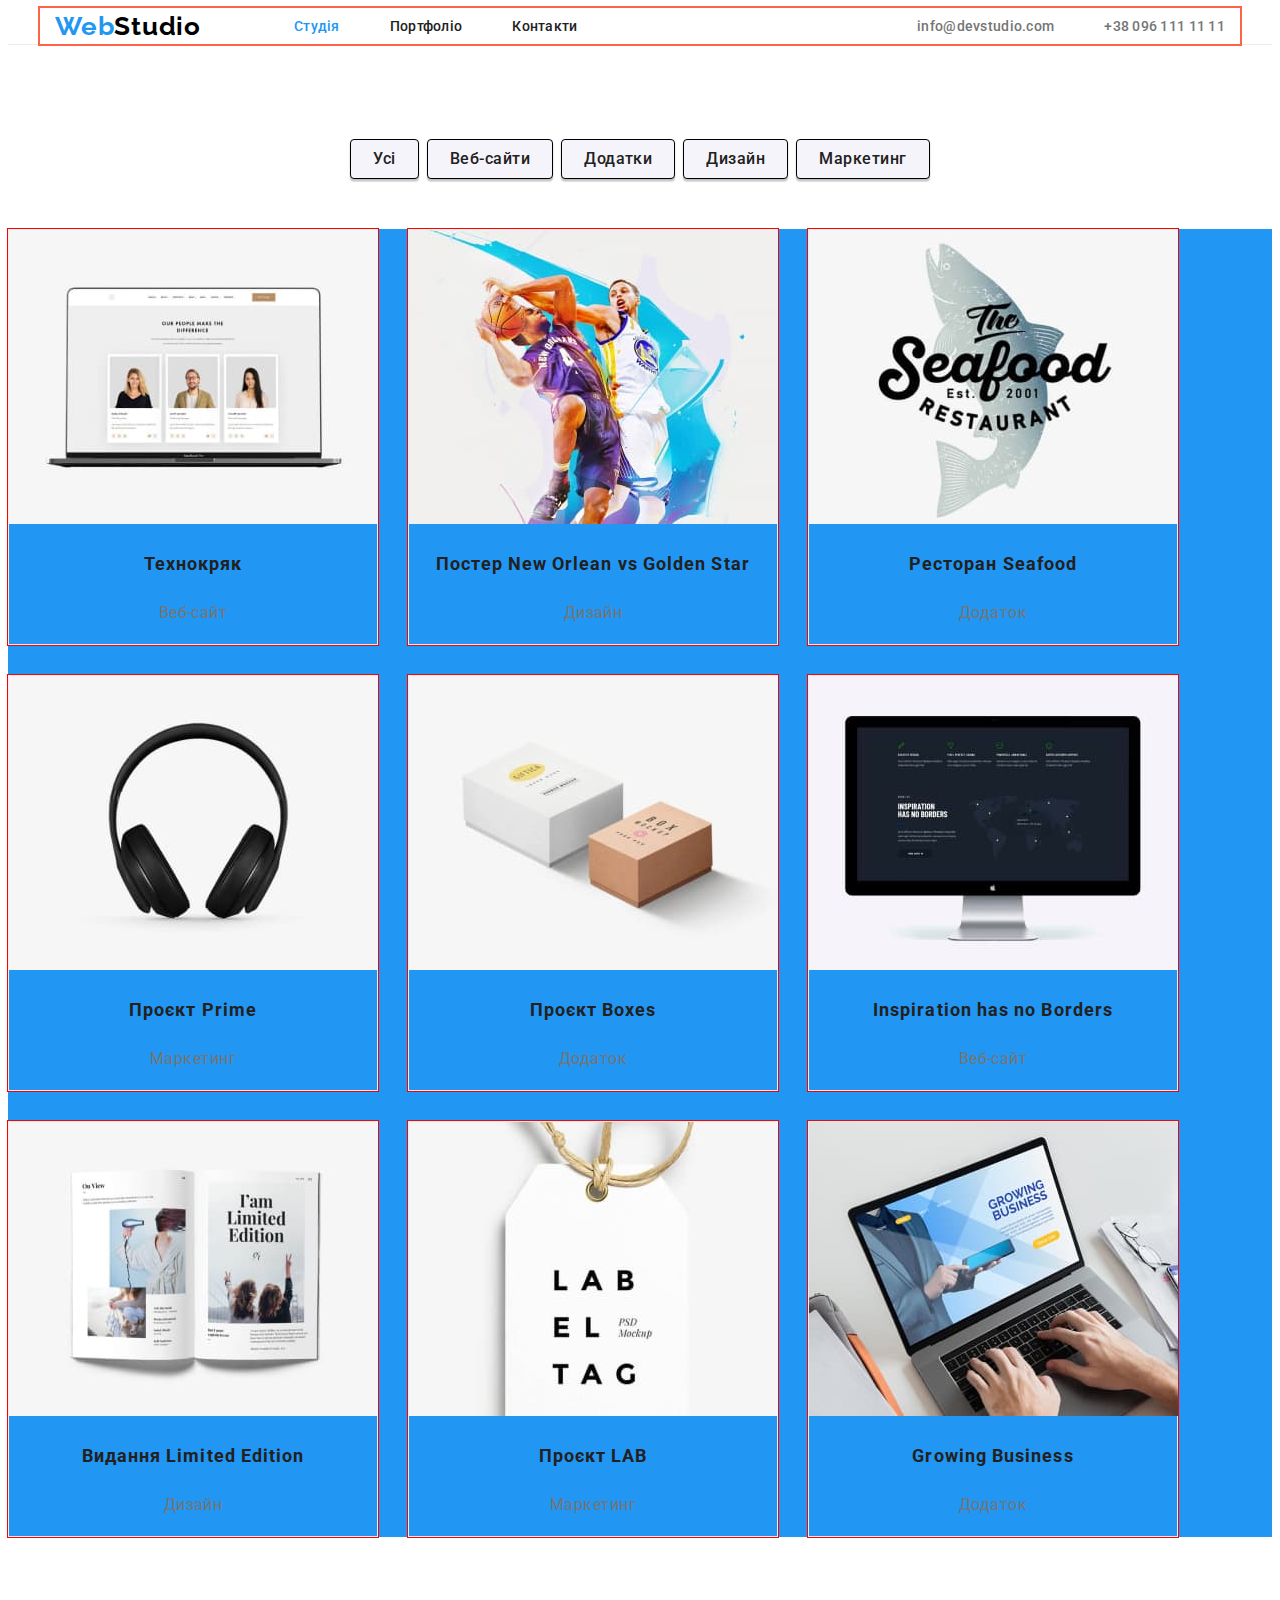
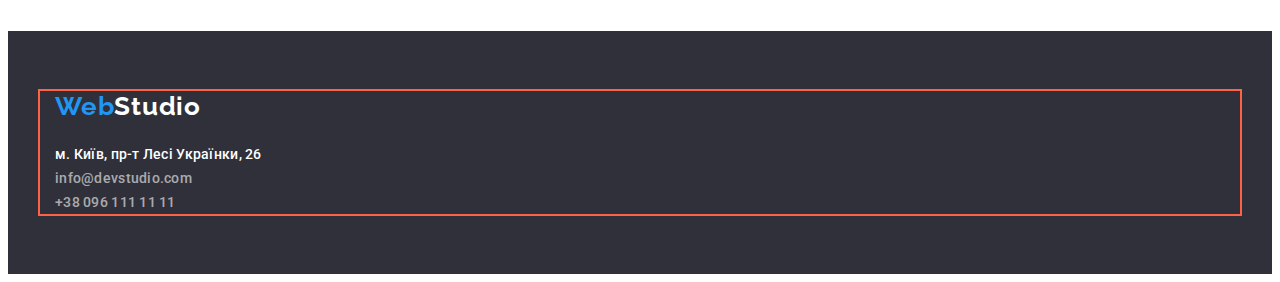
==== portfolio.html @ 5eb79c90 "Зробила позиціонування елементів" ====
<!DOCTYPE html>
<html lang="uk">
   <head>
      <meta charset="UTF-8" />
      <meta http-equiv="X-UA-Compatible" content="IE=edge" />
      <meta name="viewport" content="width=device-width, initial-scale=1.0" />
      <title>Document</title>
      <link rel="preconnect" href="https://fonts.googleapis.com" />
      <link rel="preconnect" href="https://fonts.gstatic.com" crossorigin />
      <link
         href="https://fonts.googleapis.com/css2?family=Raleway:wght@700&family=Roboto:wght@400;500;700;900&display=swap"
         rel="stylesheet"
      />
      <link
         rel="stylesheet"
         href="https://cdnjs.cloudflare.com/ajax/libs/modern-normalize/1.1.0/modern-normalize.min.css"
         integrity="sha512-wpPYUAdjBVSE4KJnH1VR1HeZfpl1ub8YT/NKx4PuQ5NmX2tKuGu6U/JRp5y+Y8XG2tV+wKQpNHVUX03MfMFn9Q=="
         crossorigin="anonymous"
         referrerpolicy="no-referrer"
      />
      <link rel="stylesheet" href="./css/styles.css" />
   </head>

   <body class="body-page">
      <header class="header-style">
         <!-- Основна навігація -->
         <div class="conteiner main-nav">
            <nav class="main-nav">
               <a href="/" class="logo link"
                  >Web<span class="logo-end-header">Studio</span></a
               >

               <ul class="site-nav list">
                  <li class="item">
                     <a href="./index.html" class="link current">Студія</a>
                  </li>
                  <li class="item">
                     <a href="./portfolio.html" class="link">Портфоліо</a>
                  </li>
                  <li class="item">
                     <a href="#" class="link">Контакти</a>
                  </li>
               </ul>
            </nav>

            <ul class="contact-nav list">
               <li class="item">
                  <a href="mailto:info@devstudio.com" class="link"
                     >info@devstudio.com</a
                  >
               </li>
               <li class="item">
                  <a href="tel:+380961111111" class="link">+38 096 111 11 11</a>
               </li>
            </ul>
         </div>
      </header>

      <main>
         <!-- Портфоліо -->
         <section class="portfolio">
            <h1 class="visualy-hidden">Портфоліо</h1>
            <!-- Фільтр -->
            <ul class="filter-nav list">
               <li class="item">
                  <button type="button" class="filter-button">Усі</button>
               </li>
               <li class="item">
                  <button type="button" class="filter-button">Веб-сайти</button>
               </li>
               <li class="item">
                  <button type="button" class="filter-button">Додатки</button>
               </li>
               <li class="item">
                  <button type="button" class="filter-button">Дизайн</button>
               </li>
               <li class="item">
                  <button type="button" class="filter-button">Маркетинг</button>
               </li>
            </ul>

            <ul class="portfolio-container list link">
               <li class="item">
                  <a href="#" class="link">
                     <img
                        src="./images/tehnokryak.jpg"
                        alt="Співробітники компанії"
                        width="370"
                     />
                     <h2 class="portfolio-title">Технокряк</h2>
                     <p class="portfolio-text">Веб-сайт</p>
                  </a>
               </li>
               <li class="item">
                  <a href="#" class="link">
                     <img
                        src="./images/poster.jpg"
                        alt="Два баскетболисти"
                        width="370"
                     />
                     <h2 class="portfolio-title">
                        Постер New Orlean vs Golden Star
                     </h2>
                     <p class="portfolio-text">Дизайн</p>
                  </a>
               </li>
               <li class="item">
                  <a href="#" class="link">
                     <img
                        src="./images/restoran.jpg"
                        alt="Логотип ресторану"
                        width="370"
                     />
                     <h2 class="portfolio-title">Ресторан Seafood</h2>
                     <p class="portfolio-text">Додаток</p>
                  </a>
               </li>
               <li class="item">
                  <a href="#" class="link">
                     <img
                        src="./images/project1.jpg"
                        alt="Навушники"
                        width="370"
                     />
                     <h2 class="portfolio-title">Проєкт Prime</h2>
                     <p class="portfolio-text">Маркетинг</p>
                  </a>
               </li>
               <li class="item">
                  <a href="#" class="link">
                     <img
                        src="./images/project2.jpg"
                        alt="Дві коробки"
                        width="370"
                     />
                     <h2 class="portfolio-title">Проєкт Boxes</h2>
                     <p class="portfolio-text">Додаток</p>
                  </a>
               </li>
               <li class="item">
                  <a href="#" class="link">
                     <img
                        src="./images/inspiration.jpg"
                        alt="Монітор компьютера"
                        width="370"
                     />
                     <h2 class="portfolio-title">Inspiration has no Borders</h2>
                     <p class="portfolio-text">Веб-сайт</p>
                  </a>
               </li>
               <li class="item">
                  <a href="#" class="link">
                     <img
                        src="./images/edition.jpg"
                        alt="Розворот журналу"
                        width="370"
                     />
                     <h2 class="portfolio-title">Видання Limited Edition</h2>
                     <p class="portfolio-text">Дизайн</p>
                  </a>
               </li>
               <li class="item">
                  <a href="#" class="link">
                     <img
                        src="./images/project3.jpg"
                        alt="Бірка від одягу"
                        width="370"
                     />
                     <h2 class="portfolio-title">Проєкт LAB</h2>
                     <p class="portfolio-text">Маркетинг</p>
                  </a>
               </li>
               <li class="item">
                  <a href="#" class="link">
                     <img
                        src="./images/bussiness.jpg"
                        alt="Людина друкує на клавіатурі ноутбука"
                     />
                     <h2 class="portfolio-title">Growing Business</h2>
                     <p class="portfolio-text">Додаток</p>
                  </a>
               </li>
            </ul>
         </section>
      </main>

      <footer class="footer">
         <div class="conteiner">
            <div class="logo-position">
               <a href="/" class="logo link"
                  >Web<span class="logo-end-footer">Studio</span></a
               >
            </div>
            <address class="contact-nav">
               <ul class="list">
                  <li>
                     <a
                        href="https://goo.gl/maps/HGfggYdq6uxmMYeL7"
                        target="_blank"
                        rel="noreferrer noopener nofollow"
                        class="address link"
                        >м. Київ, пр-т Лесі Українки, 26</a
                     >
                  </li>
                  <li>
                     <a href="mailto:info@devstudio.com" class="mail link"
                        >info@devstudio.com</a
                     >
                  </li>
                  <li>
                     <a href="tel:+380961111111" class="tel link"
                        >+38 096 111 11 11</a
                     >
                  </li>
               </ul>
            </address>
         </div>
      </footer>
   </body>
</html>
---- css/styles.css ----
html {
   box-sizing: border-box;
}
*,
*::before,
*::after {
   box-sizing: inherit;
}

/* Змінні */
:root {
   --primary-white-color: #ffffff;
   --primary-text-color: #757575;
   --title-text-color: #212121;
   --accent-color: #2196f3;
}
/* Body стилі */
.body-page {
   background-color: var(--primary-white-color);
   color: var(--primary-text-color);
   font-family: "Roboto", sans-serif;
   font-style: normal;
   font-weight: 400;
   font-size: 14px;
   line-height: calc(24 / 14);
   letter-spacing: 0.03em;
}

/* загальні стилі */
.link {
   text-decoration: none;
}
.list {
   list-style: none;
   padding: 0;
   margin: 0;
}
.visualy-hidden {
   visibility: hidden;
   margin: 0;
   font-size: 0;
}

/* Основна навігація */
.header-style {
   border-bottom: 1px solid #ececec;
}
.site-nav {
   display: flex;
   margin-left: 93px;
}
.site-nav .item {
   margin-right: 50px;
}
.site-nav .item:last-child {
   margin-right: 0;
}
.site-nav .link {
   display: block;
   padding-top: 10px;
   padding-bottom: 10px;
   color: var(--title-text-color);
   font-family: "Roboto", sans-serif;
   font-style: normal;
   font-weight: 500;
   font-size: 14px;
   line-height: calc(16 / 14);
   letter-spacing: 0.02em;
}
.site-nav .link:hover,
.site-nav .link:focus {
   color: var(--accent-color);
}
.site-nav .link.current {
   color: var(--accent-color);
}
.contact-nav {
   display: flex;
   margin-left: auto;
}
.contact-nav .item + .item {
   margin-left: 50px;
}
.main-nav {
   display: flex;
   align-items: center;
}
.logo {
   color: var(--accent-color);
   font-family: "Raleway", sans-serif;
   font-style: normal;
   font-weight: 700;
   font-size: 26px;
   line-height: calc(31 / 26);
   letter-spacing: 0.03em;
}
.logo-end-header {
   color: #000000;
}

.contact-nav .link {
   color: var(--primary-text-color);
   font-family: "Roboto", sans-serif;
   font-style: normal;
   font-weight: 500;
   font-size: 14px;
   line-height: calc(16 / 14);
   letter-spacing: 0.02em;
}
.contact-nav .link:hover,
.contact-nav .link:focus {
   color: var(--accent-color);
}

/* conteiner */
.conteiner {
   width: 1200px;
   padding-left: 15px;
   padding-right: 15px;
   margin-left: auto;
   margin-right: auto;
   outline: 2px solid tomato;
}

/* hero */
.hero {
   background-color: #2f303a;
   text-align: center;
}
.hero-title {
   margin-top: 0;
   margin-bottom: 30px;
   padding-top: 200px;
   color: var(--primary-white-color);
   font-family: "Roboto", sans-serif;
   font-style: normal;
   font-weight: 900;
   font-size: 44px;
   line-height: calc(60 / 44);
   letter-spacing: 0.06em;
   text-transform: uppercase;
}
.hero-button {
   background-color: var(--accent-color);
   color: var(--primary-white-color);
   min-width: 216px;
   border-radius: 4px;
   padding: 10px 32px;
   border: 1px solid #000000;
   box-shadow: 0px 4px 4px rgba(0, 0, 0, 0.15);
   cursor: pointer;
   font-family: "Roboto", sans-serif;
   font-style: normal;
   font-weight: 700;
   font-size: 16px;
   line-height: calc(30 / 16);
   display: inline-block;
   align-items: center;
   text-align: center;
   letter-spacing: 0.06em;
}
.button-position {
   padding-bottom: 200px;
}

/* section index*/
.feature-list {
   display: flex;
}
.feature-list .item {
   width: 370px;
   margin-right: 30px;
   margin-bottom: 0;
   outline: 1px solid red;
}
.feature-list .item:nth-child(4n) {
   margin-right: 0;
}
.feature {
   padding-top: 94px;
}
.cases,
.team {
   padding-top: 94px;
   padding-bottom: 94px;
}
.feature-title {
   margin-top: 0;
   margin-bottom: 10px;
   color: var(--title-text-color);
   font-family: "Roboto", sans-serif;
   font-style: normal;
   font-weight: 700;
   font-size: 14px;
   line-height: calc(16 / 14);
   letter-spacing: 0.03em;
   text-transform: uppercase;
}
.feature-text {
   margin-top: 0;
   margin-bottom: 0;
   color: var(--primary-text-color);
   font-family: "Roboto", sans-serif;
   font-style: normal;
   font-weight: 400;
   font-size: 14px;
   line-height: calc(24 / 14);
   letter-spacing: 0.03em;
}
/* our cases */
.our-cases {
   display: flex;
}
.our-cases .item {
   display: block;
   width: 370px;
   margin-right: 30px;
   margin-bottom: 0;
   outline: 1px solid red;
}
.feature-list .item:nth-child(3n) {
   margin-right: 0;
}
.cases-title,
.team-title {
   margin-top: 0;
   margin-bottom: 50px;
   color: var(--title-text-color);
   font-family: "Roboto", sans-serif;
   font-style: normal;
   font-weight: 700;
   font-size: 36px;
   line-height: calc(42 / 36);
   text-align: center;
   letter-spacing: 0.03em;
}
/* our team */
.our-team {
   display: flex;
}
.our-team .item {
   width: 370px;
   margin-right: 30px;
   margin-bottom: 0;
   outline: 1px solid red;
}
.feature-list .item:nth-child(4n) {
   margin-right: 0;
}
.worker-name {
   margin-top: 0;
   margin-bottom: 10px;
   color: var(--title-text-color);
   font-family: "Roboto", sans-serif;
   font-style: normal;
   font-weight: 500;
   font-size: 16px;
   line-height: calc(19 / 16);
   letter-spacing: 0.03em;
   text-align: center;
}
.worker-profession {
   margin-top: 0;
   margin-bottom: 0;
   color: var(--primary-text-color);
   font-family: "Roboto", sans-serif;
   font-style: normal;
   font-weight: 400;
   font-size: 16px;
   line-height: calc(19 / 16);
   letter-spacing: 0.03em;
   text-align: center;
}

/* footer */
.footer {
   background-color: #2f303a;
   padding-top: 60px;
   padding-bottom: 60px;
}
.logo-position {
   margin-bottom: 20px;
}
.logo-end-footer {
   color: var(--primary-white-color);
}
.contact-nav {
   text-decoration: none;
   font-style: normal;
}
.contact-nav .address.link {
   color: var(--primary-white-color);
}
.address.link,
.mail.link {
   margin-bottom: 9px;
}
.contact-nav .tel.link,
.contact-nav .mail.link {
   color: rgba(255, 255, 255, 0.6);
}
.contact-nav .link:hover,
.contact-nav .link:focus {
   color: var(--accent-color);
}

/* portfolio */
/* filter */
.filter-nav {
   display: flex;
   justify-content: center;
   margin-bottom: 50px;
}
.filter-button {
   display: inline-block;
   background-color: #f5f4fa;
   color: var(--title-text-color);
   border-radius: 4px;
   padding: 6px 22px;

   border: 1px solid #000000;
   box-shadow: 0px 3px 1px rgba(0, 0, 0, 0.1), 0px 1px 2px rgba(0, 0, 0, 0.08),
      0px 2px 2px rgba(0, 0, 0, 0.12);
   cursor: pointer;
   font-family: "Roboto", sans-serif;
   font-style: normal;
   font-weight: 500;
   font-size: 16px;
   line-height: calc(26 / 16);
   text-align: center;
   letter-spacing: 0.03em;
}
.filter-nav .item {
   margin-right: 8px;
}
.filter-nav .item:last-child {
   margin-right: 0;
}

.filter-button:hover,
.filter-button:focus {
   background-color: var(--accent-color);
   color: var(--primary-white-color);
}

/* section portfolio*/
.portfolio {
   padding-top: 94px;
   padding-bottom: 94px;
}
.portfolio-container {
   display: flex;
   flex-wrap: wrap;
   background-color: #2196f3;
}
.portfolio-container .item {
   width: 370px;
   margin-right: 30px;
   margin-bottom: 30px;
   outline: 1px solid red;
   border: 1px solid rgba(238, 238, 238, 1);
}
.portfolio-container .item:nth-child(3n) {
   margin-right: 0;
}
.portfolio-container .item:nth-last-child(-n + 3) {
   margin-bottom: 0;
}
.portfolio-title {
   color: var(--title-text-color);
   font-family: "Roboto", sans-serif;
   font-style: normal;
   font-weight: 700;
   font-size: 18px;
   line-height: calc(36 / 18);
   letter-spacing: 0.06em;
   text-align: center;
}
.portfolio-text {
   color: var(--primary-text-color);
   font-family: "Roboto", sans-serif;
   font-style: normal;
   font-weight: 400;
   font-size: 16px;
   line-height: calc(30 / 16);
   letter-spacing: 0.03em;
   text-align: center;
}
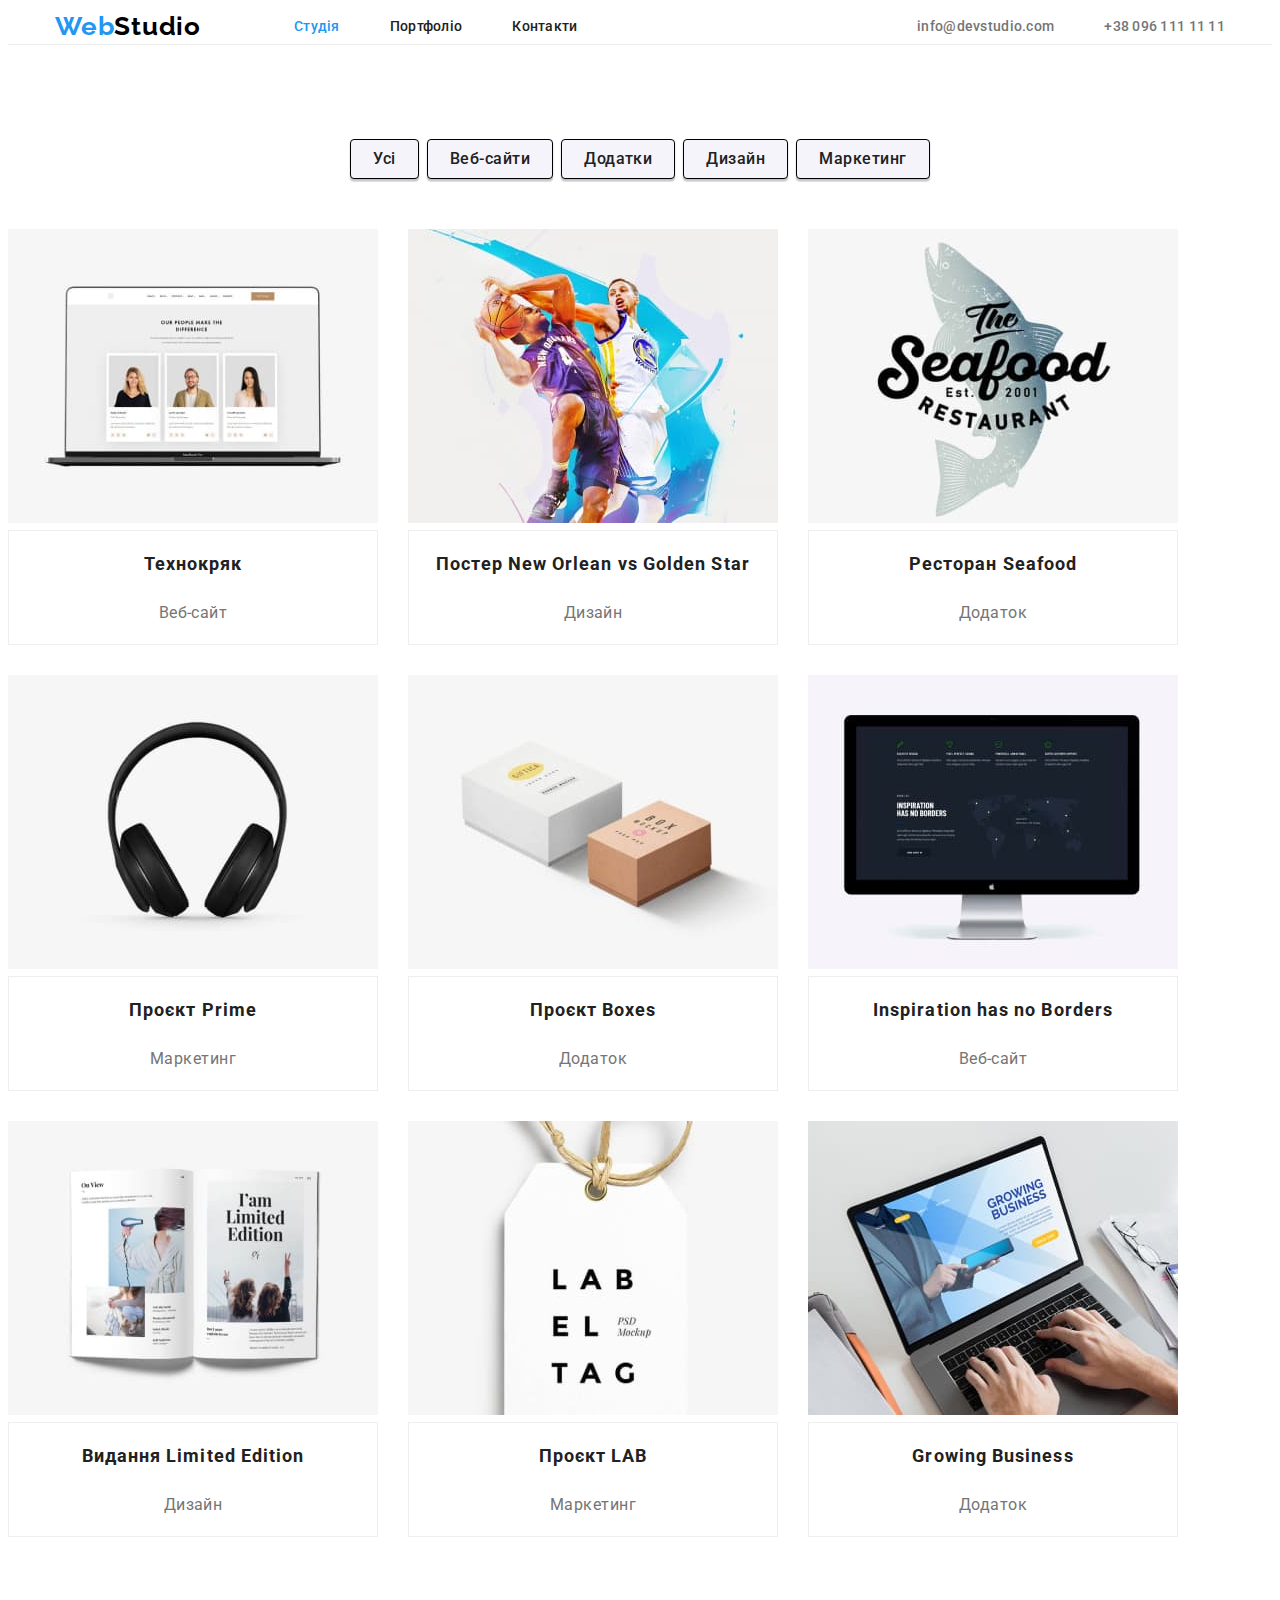
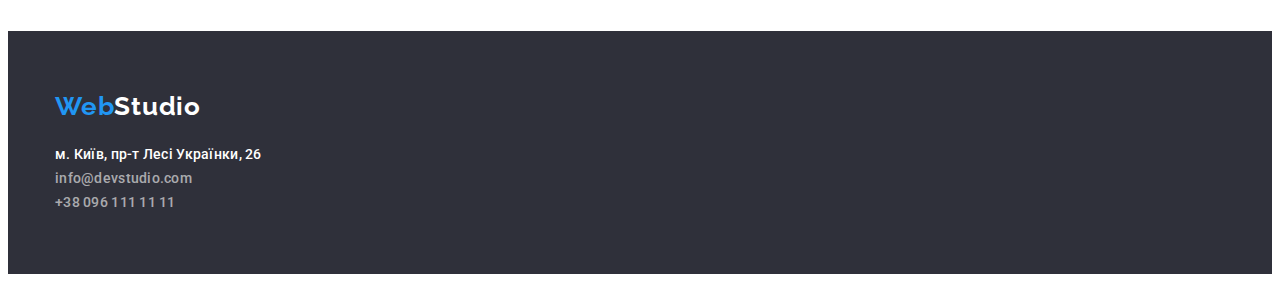
==== commit 702aeb42: "Змінила позиціонування елементів" ====
--- a/portfolio.html
+++ b/portfolio.html
@@ -87,8 +87,10 @@
                         alt="Співробітники компанії"
                         width="370"
                      />
-                     <h2 class="portfolio-title">Технокряк</h2>
-                     <p class="portfolio-text">Веб-сайт</p>
+                     <div class="item-content">
+                        <h2 class="portfolio-title">Технокряк</h2>
+                        <p class="portfolio-text">Веб-сайт</p>
+                     </div>
                   </a>
                </li>
                <li class="item">
@@ -98,10 +100,12 @@
                         alt="Два баскетболисти"
                         width="370"
                      />
-                     <h2 class="portfolio-title">
-                        Постер New Orlean vs Golden Star
-                     </h2>
-                     <p class="portfolio-text">Дизайн</p>
+                     <div class="item-content">
+                        <h2 class="portfolio-title">
+                           Постер New Orlean vs Golden Star
+                        </h2>
+                        <p class="portfolio-text">Дизайн</p>
+                     </div>
                   </a>
                </li>
                <li class="item">
@@ -111,8 +115,10 @@
                         alt="Логотип ресторану"
                         width="370"
                      />
-                     <h2 class="portfolio-title">Ресторан Seafood</h2>
-                     <p class="portfolio-text">Додаток</p>
+                     <div class="item-content">
+                        <h2 class="portfolio-title">Ресторан Seafood</h2>
+                        <p class="portfolio-text">Додаток</p>
+                     </div>
                   </a>
                </li>
                <li class="item">
@@ -122,8 +128,10 @@
                         alt="Навушники"
                         width="370"
                      />
-                     <h2 class="portfolio-title">Проєкт Prime</h2>
-                     <p class="portfolio-text">Маркетинг</p>
+                     <div class="item-content">
+                        <h2 class="portfolio-title">Проєкт Prime</h2>
+                        <p class="portfolio-text">Маркетинг</p>
+                     </div>
                   </a>
                </li>
                <li class="item">
@@ -133,8 +141,10 @@
                         alt="Дві коробки"
                         width="370"
                      />
-                     <h2 class="portfolio-title">Проєкт Boxes</h2>
-                     <p class="portfolio-text">Додаток</p>
+                     <div class="item-content">
+                        <h2 class="portfolio-title">Проєкт Boxes</h2>
+                        <p class="portfolio-text">Додаток</p>
+                     </div>
                   </a>
                </li>
                <li class="item">
@@ -144,8 +154,12 @@
                         alt="Монітор компьютера"
                         width="370"
                      />
-                     <h2 class="portfolio-title">Inspiration has no Borders</h2>
-                     <p class="portfolio-text">Веб-сайт</p>
+                     <div class="item-content">
+                        <h2 class="portfolio-title">
+                           Inspiration has no Borders
+                        </h2>
+                        <p class="portfolio-text">Веб-сайт</p>
+                     </div>
                   </a>
                </li>
                <li class="item">
@@ -155,8 +169,10 @@
                         alt="Розворот журналу"
                         width="370"
                      />
-                     <h2 class="portfolio-title">Видання Limited Edition</h2>
-                     <p class="portfolio-text">Дизайн</p>
+                     <div class="item-content">
+                        <h2 class="portfolio-title">Видання Limited Edition</h2>
+                        <p class="portfolio-text">Дизайн</p>
+                     </div>
                   </a>
                </li>
                <li class="item">
@@ -166,8 +182,10 @@
                         alt="Бірка від одягу"
                         width="370"
                      />
-                     <h2 class="portfolio-title">Проєкт LAB</h2>
-                     <p class="portfolio-text">Маркетинг</p>
+                     <div class="item-content">
+                        <h2 class="portfolio-title">Проєкт LAB</h2>
+                        <p class="portfolio-text">Маркетинг</p>
+                     </div>
                   </a>
                </li>
                <li class="item">
@@ -176,8 +194,10 @@
                         src="./images/bussiness.jpg"
                         alt="Людина друкує на клавіатурі ноутбука"
                      />
-                     <h2 class="portfolio-title">Growing Business</h2>
-                     <p class="portfolio-text">Додаток</p>
+                     <div class="item-content">
+                        <h2 class="portfolio-title">Growing Business</h2>
+                        <p class="portfolio-text">Додаток</p>
+                     </div>
                   </a>
                </li>
             </ul>
--- a/css/styles.css
+++ b/css/styles.css
@@ -119,7 +119,6 @@
    padding-right: 15px;
    margin-left: auto;
    margin-right: auto;
-   outline: 2px solid tomato;
 }
 
 /* hero */
@@ -171,7 +170,6 @@
    width: 370px;
    margin-right: 30px;
    margin-bottom: 0;
-   outline: 1px solid red;
 }
 .feature-list .item:nth-child(4n) {
    margin-right: 0;
@@ -216,7 +214,6 @@
    width: 370px;
    margin-right: 30px;
    margin-bottom: 0;
-   outline: 1px solid red;
 }
 .feature-list .item:nth-child(3n) {
    margin-right: 0;
@@ -242,7 +239,6 @@
    width: 370px;
    margin-right: 30px;
    margin-bottom: 0;
-   outline: 1px solid red;
 }
 .feature-list .item:nth-child(4n) {
    margin-right: 0;
@@ -351,20 +347,20 @@
 .portfolio-container {
    display: flex;
    flex-wrap: wrap;
-   background-color: #2196f3;
 }
 .portfolio-container .item {
    width: 370px;
    margin-right: 30px;
    margin-bottom: 30px;
-   outline: 1px solid red;
+}
+.portfolio-container .item:nth-child(3n) {
+   margin-right: 0;
+}
+.portfolio-container .item:nth-last-child(-n + 3) {
+   margin-bottom: 0;
+}
+.item-content {
    border: 1px solid rgba(238, 238, 238, 1);
-}
-.portfolio-container .item:nth-child(3n) {
-   margin-right: 0;
-}
-.portfolio-container .item:nth-last-child(-n + 3) {
-   margin-bottom: 0;
 }
 .portfolio-title {
    color: var(--title-text-color);
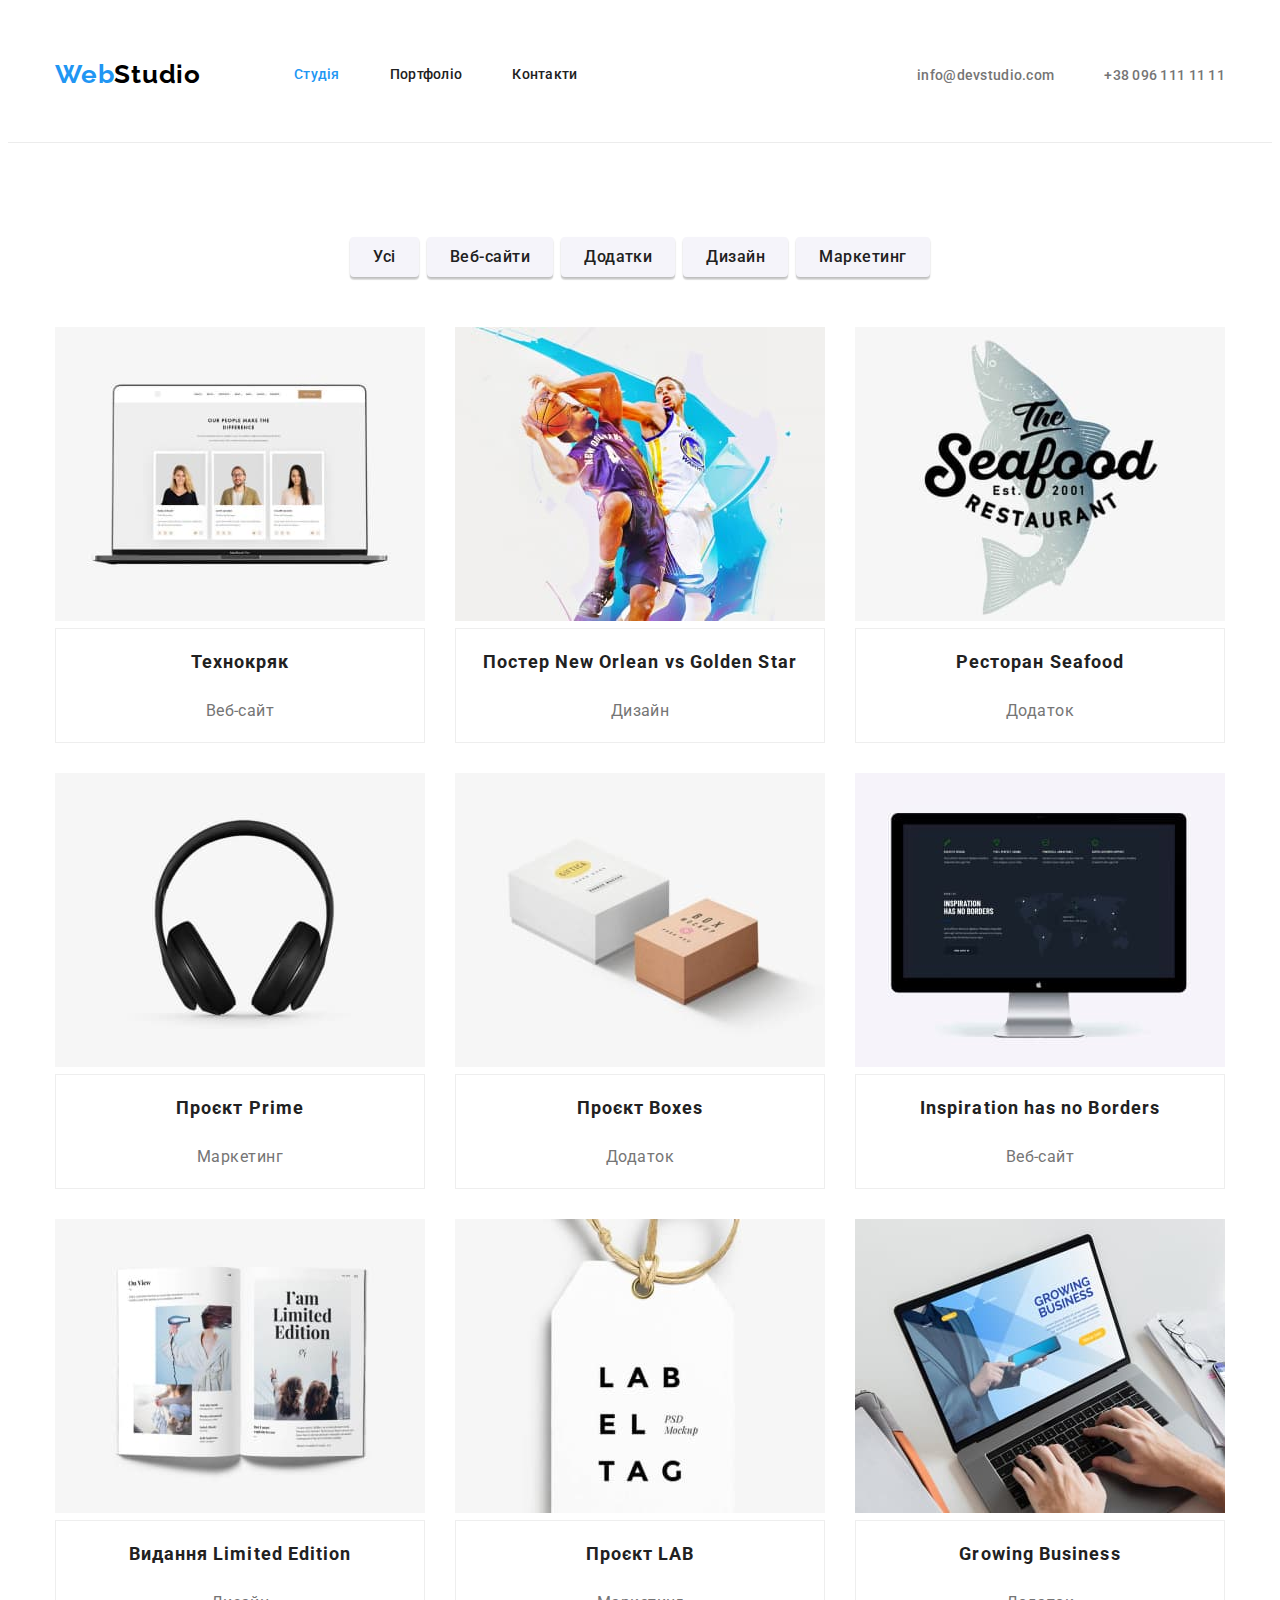
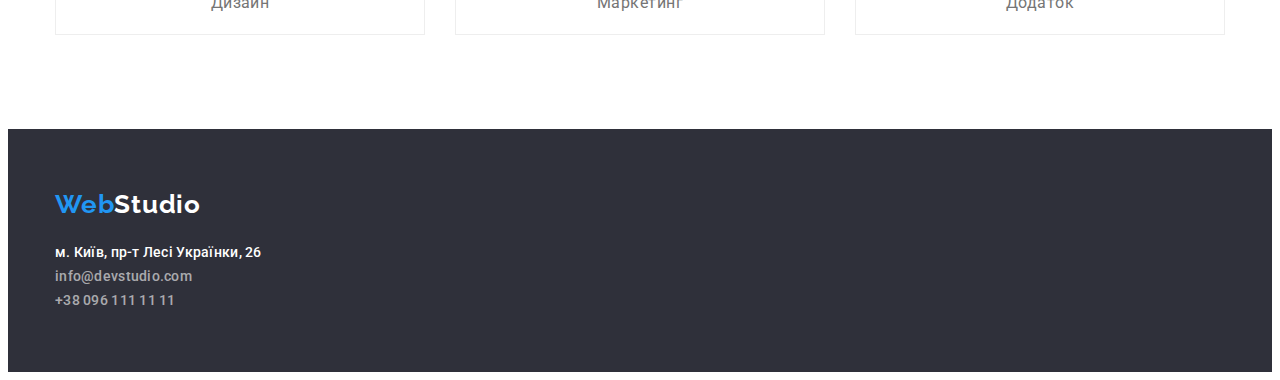
==== commit 56968e65: "Внесла зміни" ====
--- a/portfolio.html
+++ b/portfolio.html
@@ -58,8 +58,10 @@
 
       <main>
          <!-- Портфоліо -->
+
          <section class="portfolio">
             <h1 class="visualy-hidden">Портфоліо</h1>
+
             <!-- Фільтр -->
             <ul class="filter-nav list">
                <li class="item">
--- a/css/styles.css
+++ b/css/styles.css
@@ -84,6 +84,8 @@
 .main-nav {
    display: flex;
    align-items: center;
+   padding-top: 24px;
+   padding-bottom: 25px;
 }
 .logo {
    color: var(--accent-color);
@@ -130,6 +132,8 @@
    margin-top: 0;
    margin-bottom: 30px;
    padding-top: 200px;
+   padding-left: 237px;
+   padding-right: 237px;
    color: var(--primary-white-color);
    font-family: "Roboto", sans-serif;
    font-style: normal;
@@ -145,7 +149,7 @@
    min-width: 216px;
    border-radius: 4px;
    padding: 10px 32px;
-   border: 1px solid #000000;
+   border: 1px solid transparent;
    box-shadow: 0px 4px 4px rgba(0, 0, 0, 0.15);
    cursor: pointer;
    font-family: "Roboto", sans-serif;
@@ -209,6 +213,7 @@
 .our-cases {
    display: flex;
 }
+
 .our-cases .item {
    display: block;
    width: 370px;
@@ -239,12 +244,16 @@
    width: 370px;
    margin-right: 30px;
    margin-bottom: 0;
+   border: 1px solid var(--primary-white-color);
+   box-shadow: 0px 1px 3px rgba(0, 0, 0, 0.12), 0px 1px 1px rgba(0, 0, 0, 0.14),
+      0px 2px 1px rgba(0, 0, 0, 0.2);
+   border-radius: 0px 0px 4px 4px;
 }
 .feature-list .item:nth-child(4n) {
    margin-right: 0;
 }
 .worker-name {
-   margin-top: 0;
+   margin-top: 30px;
    margin-bottom: 10px;
    color: var(--title-text-color);
    font-family: "Roboto", sans-serif;
@@ -257,7 +266,7 @@
 }
 .worker-profession {
    margin-top: 0;
-   margin-bottom: 0;
+   margin-bottom: 30px;
    color: var(--primary-text-color);
    font-family: "Roboto", sans-serif;
    font-style: normal;
@@ -314,7 +323,7 @@
    border-radius: 4px;
    padding: 6px 22px;
 
-   border: 1px solid #000000;
+   border: 1px solid transparent;
    box-shadow: 0px 3px 1px rgba(0, 0, 0, 0.1), 0px 1px 2px rgba(0, 0, 0, 0.08),
       0px 2px 2px rgba(0, 0, 0, 0.12);
    cursor: pointer;
@@ -341,8 +350,13 @@
 
 /* section portfolio*/
 .portfolio {
+   width: 1200px;
    padding-top: 94px;
    padding-bottom: 94px;
+   padding-left: 15px;
+   padding-right: 15px;
+   margin-left: auto;
+   margin-right: auto;
 }
 .portfolio-container {
    display: flex;
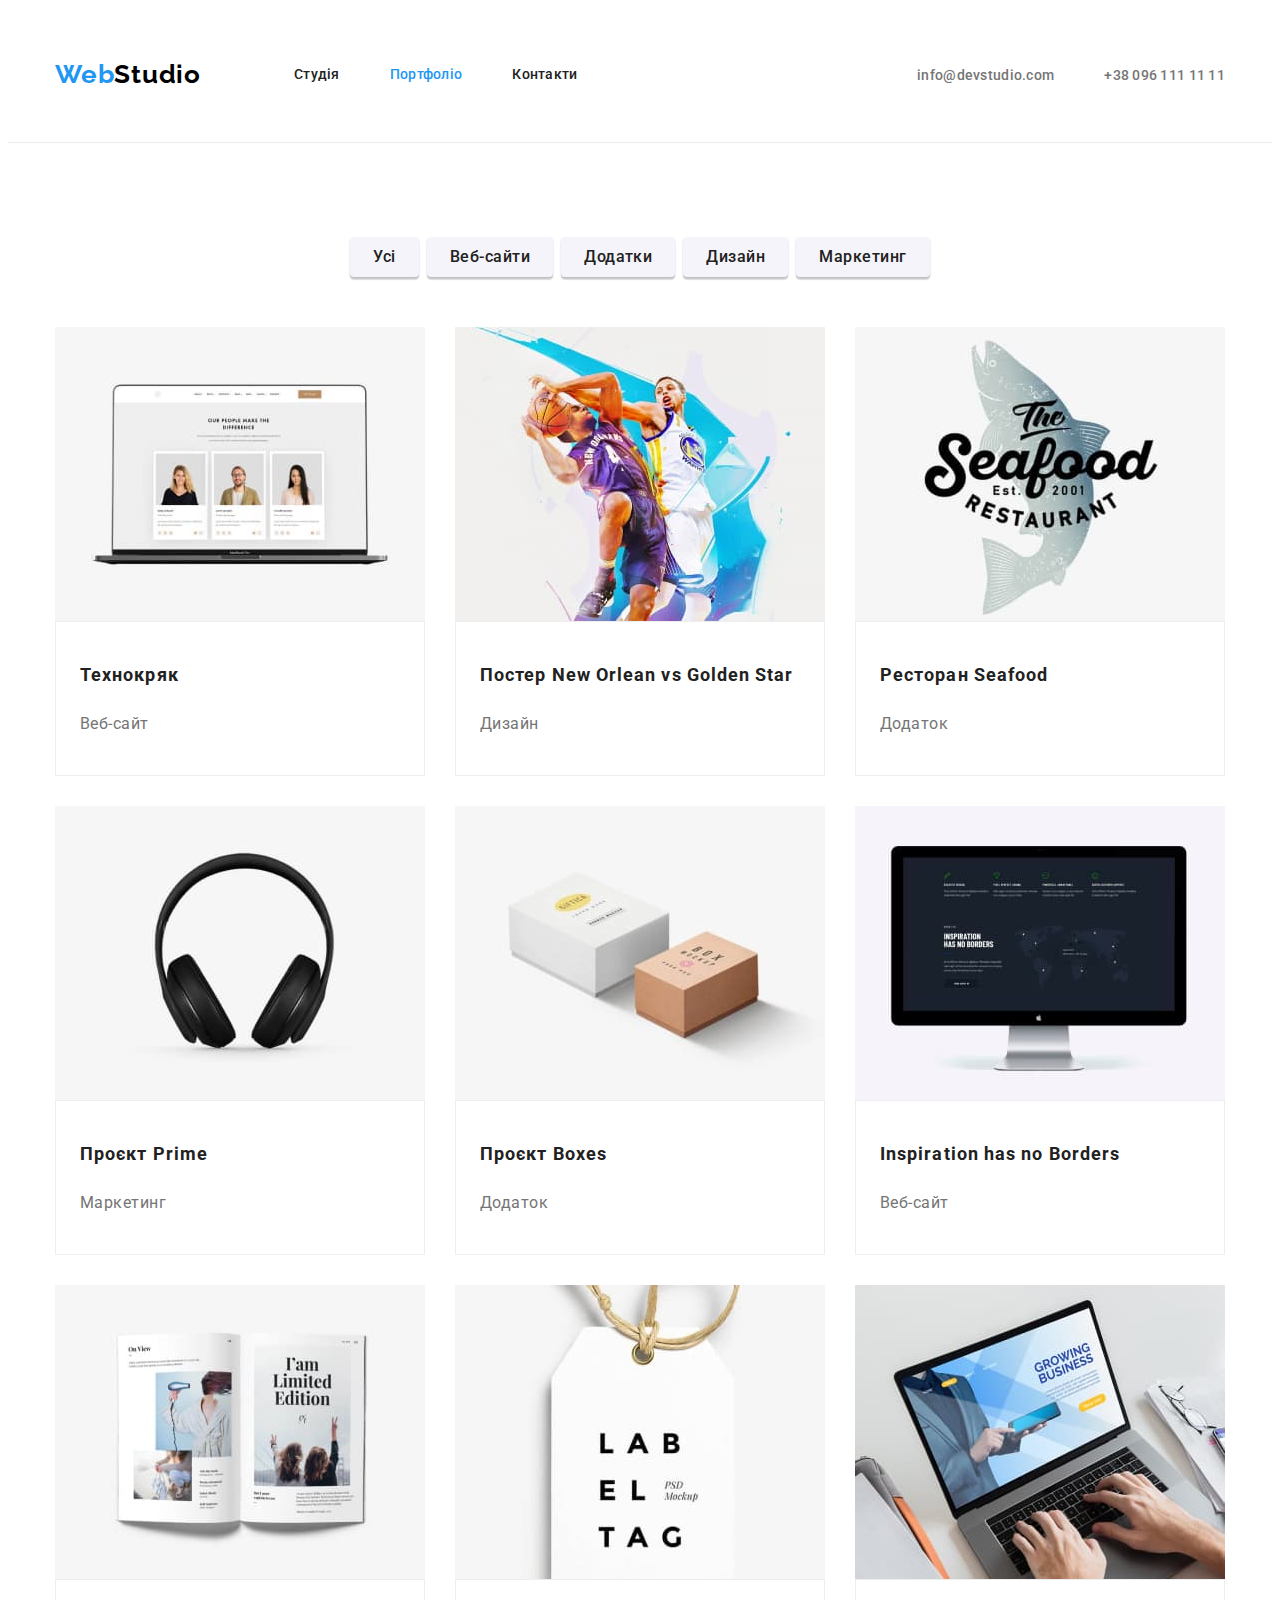
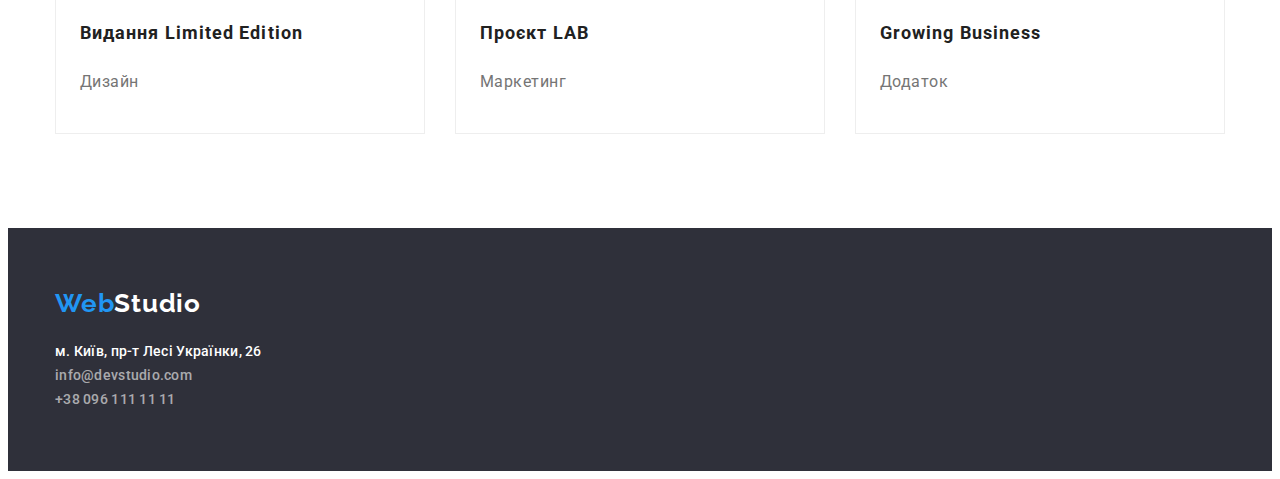
==== commit f5bf1968: "Внесла зміни" ====
--- a/portfolio.html
+++ b/portfolio.html
@@ -32,10 +32,12 @@
 
                <ul class="site-nav list">
                   <li class="item">
-                     <a href="./index.html" class="link current">Студія</a>
+                     <a href="./index.html" class="link">Студія</a>
                   </li>
                   <li class="item">
-                     <a href="./portfolio.html" class="link">Портфоліо</a>
+                     <a href="./portfolio.html" class="link current"
+                        >Портфоліо</a
+                     >
                   </li>
                   <li class="item">
                      <a href="#" class="link">Контакти</a>
@@ -85,6 +87,7 @@
                <li class="item">
                   <a href="#" class="link">
                      <img
+                        class="pic"
                         src="./images/tehnokryak.jpg"
                         alt="Співробітники компанії"
                         width="370"
@@ -98,6 +101,7 @@
                <li class="item">
                   <a href="#" class="link">
                      <img
+                        class="pic"
                         src="./images/poster.jpg"
                         alt="Два баскетболисти"
                         width="370"
@@ -113,6 +117,7 @@
                <li class="item">
                   <a href="#" class="link">
                      <img
+                        class="pic"
                         src="./images/restoran.jpg"
                         alt="Логотип ресторану"
                         width="370"
@@ -126,6 +131,7 @@
                <li class="item">
                   <a href="#" class="link">
                      <img
+                        class="pic"
                         src="./images/project1.jpg"
                         alt="Навушники"
                         width="370"
@@ -139,6 +145,7 @@
                <li class="item">
                   <a href="#" class="link">
                      <img
+                        class="pic"
                         src="./images/project2.jpg"
                         alt="Дві коробки"
                         width="370"
@@ -152,6 +159,7 @@
                <li class="item">
                   <a href="#" class="link">
                      <img
+                        class="pic"
                         src="./images/inspiration.jpg"
                         alt="Монітор компьютера"
                         width="370"
@@ -167,6 +175,7 @@
                <li class="item">
                   <a href="#" class="link">
                      <img
+                        class="pic"
                         src="./images/edition.jpg"
                         alt="Розворот журналу"
                         width="370"
@@ -180,6 +189,7 @@
                <li class="item">
                   <a href="#" class="link">
                      <img
+                        class="pic"
                         src="./images/project3.jpg"
                         alt="Бірка від одягу"
                         width="370"
@@ -193,6 +203,7 @@
                <li class="item">
                   <a href="#" class="link">
                      <img
+                        class="pic"
                         src="./images/bussiness.jpg"
                         alt="Людина друкує на клавіатурі ноутбука"
                      />
--- a/css/styles.css
+++ b/css/styles.css
@@ -129,11 +129,12 @@
    text-align: center;
 }
 .hero-title {
+   margin-left: auto;
+   margin-right: auto;
    margin-top: 0;
    margin-bottom: 30px;
    padding-top: 200px;
-   padding-left: 237px;
-   padding-right: 237px;
+   width: 696px;
    color: var(--primary-white-color);
    font-family: "Roboto", sans-serif;
    font-style: normal;
@@ -213,14 +214,16 @@
 .our-cases {
    display: flex;
 }
-
+.pic {
+   display: block;
+}
 .our-cases .item {
    display: block;
    width: 370px;
    margin-right: 30px;
    margin-bottom: 0;
 }
-.feature-list .item:nth-child(3n) {
+.our-cases .item:nth-child(3n) {
    margin-right: 0;
 }
 .cases-title,
@@ -237,6 +240,9 @@
    letter-spacing: 0.03em;
 }
 /* our team */
+.team {
+   background-color: #f5f4fa;
+}
 .our-team {
    display: flex;
 }
@@ -249,7 +255,7 @@
       0px 2px 1px rgba(0, 0, 0, 0.2);
    border-radius: 0px 0px 4px 4px;
 }
-.feature-list .item:nth-child(4n) {
+.our-team .item:nth-child(4n) {
    margin-right: 0;
 }
 .worker-name {
@@ -375,6 +381,7 @@
 }
 .item-content {
    border: 1px solid rgba(238, 238, 238, 1);
+   padding: 20px 24px;
 }
 .portfolio-title {
    color: var(--title-text-color);
@@ -384,7 +391,6 @@
    font-size: 18px;
    line-height: calc(36 / 18);
    letter-spacing: 0.06em;
-   text-align: center;
 }
 .portfolio-text {
    color: var(--primary-text-color);
@@ -394,5 +400,4 @@
    font-size: 16px;
    line-height: calc(30 / 16);
    letter-spacing: 0.03em;
-   text-align: center;
-}
+}
